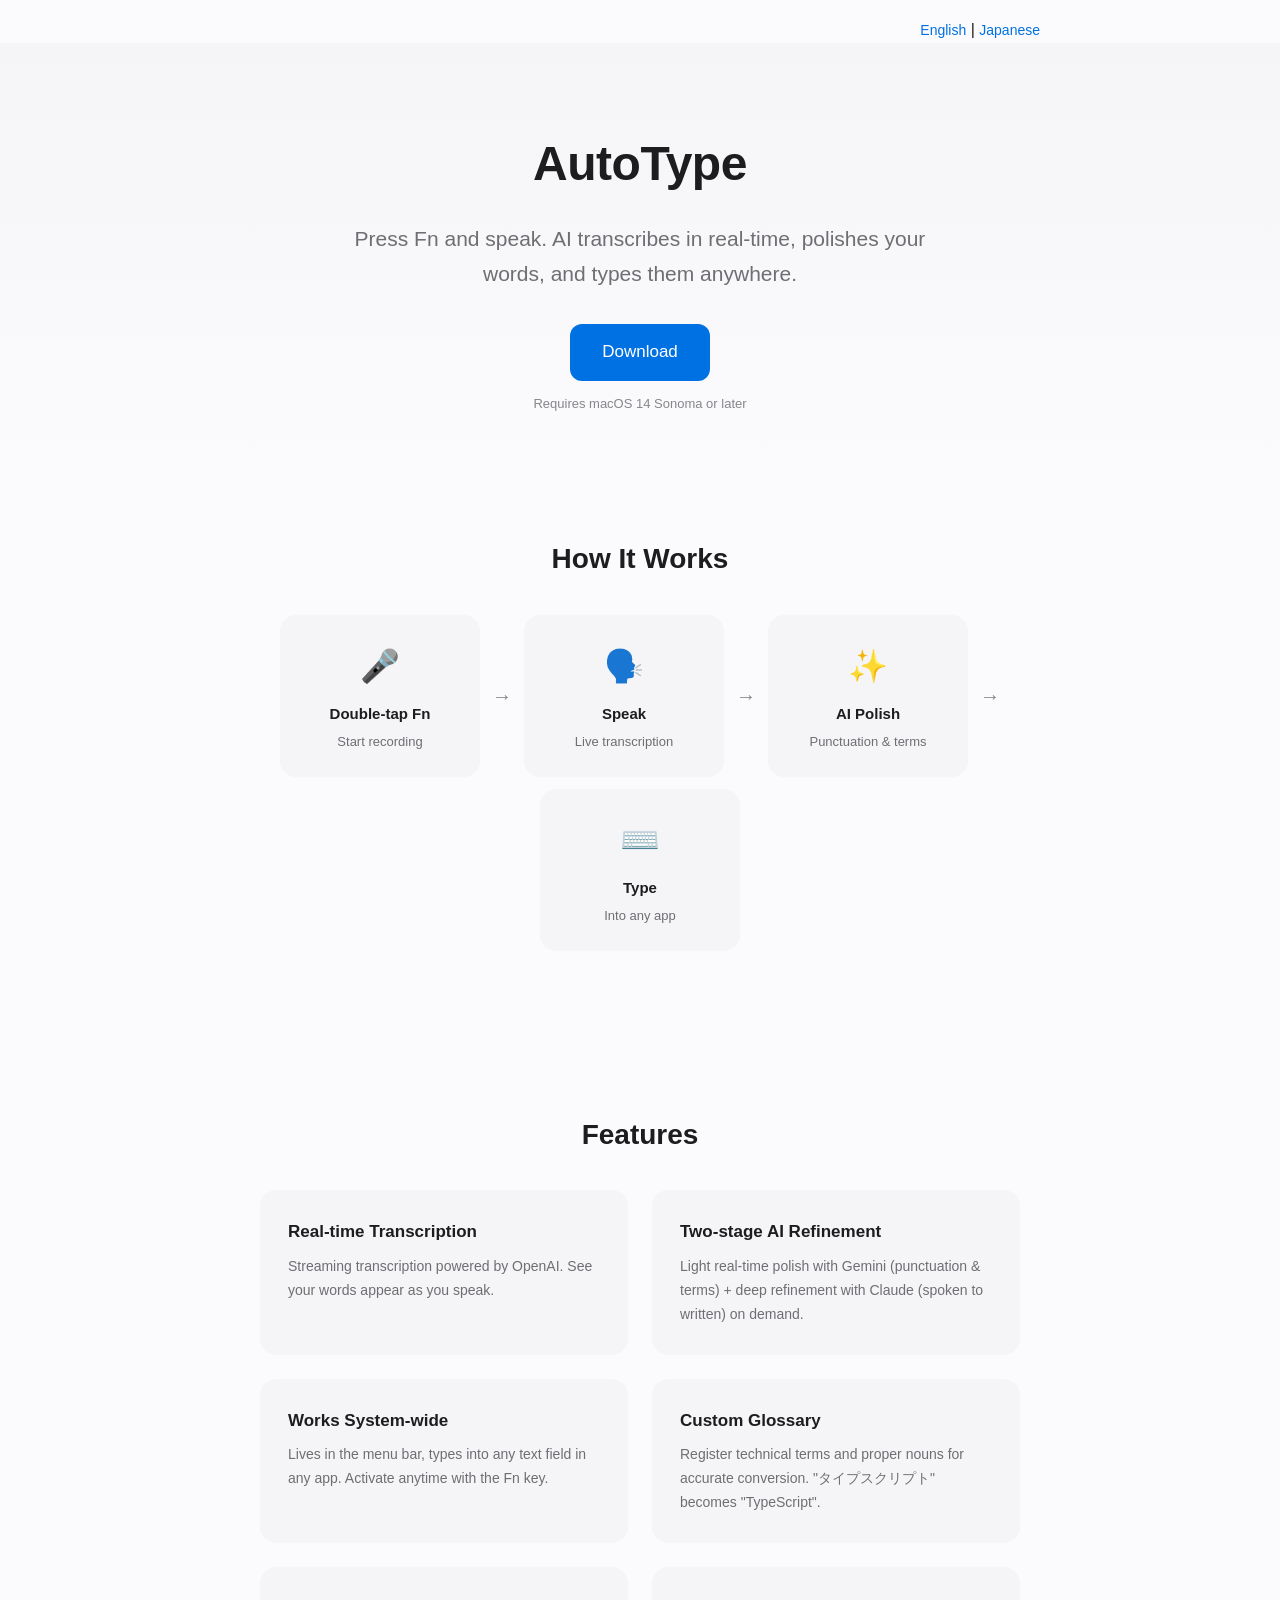
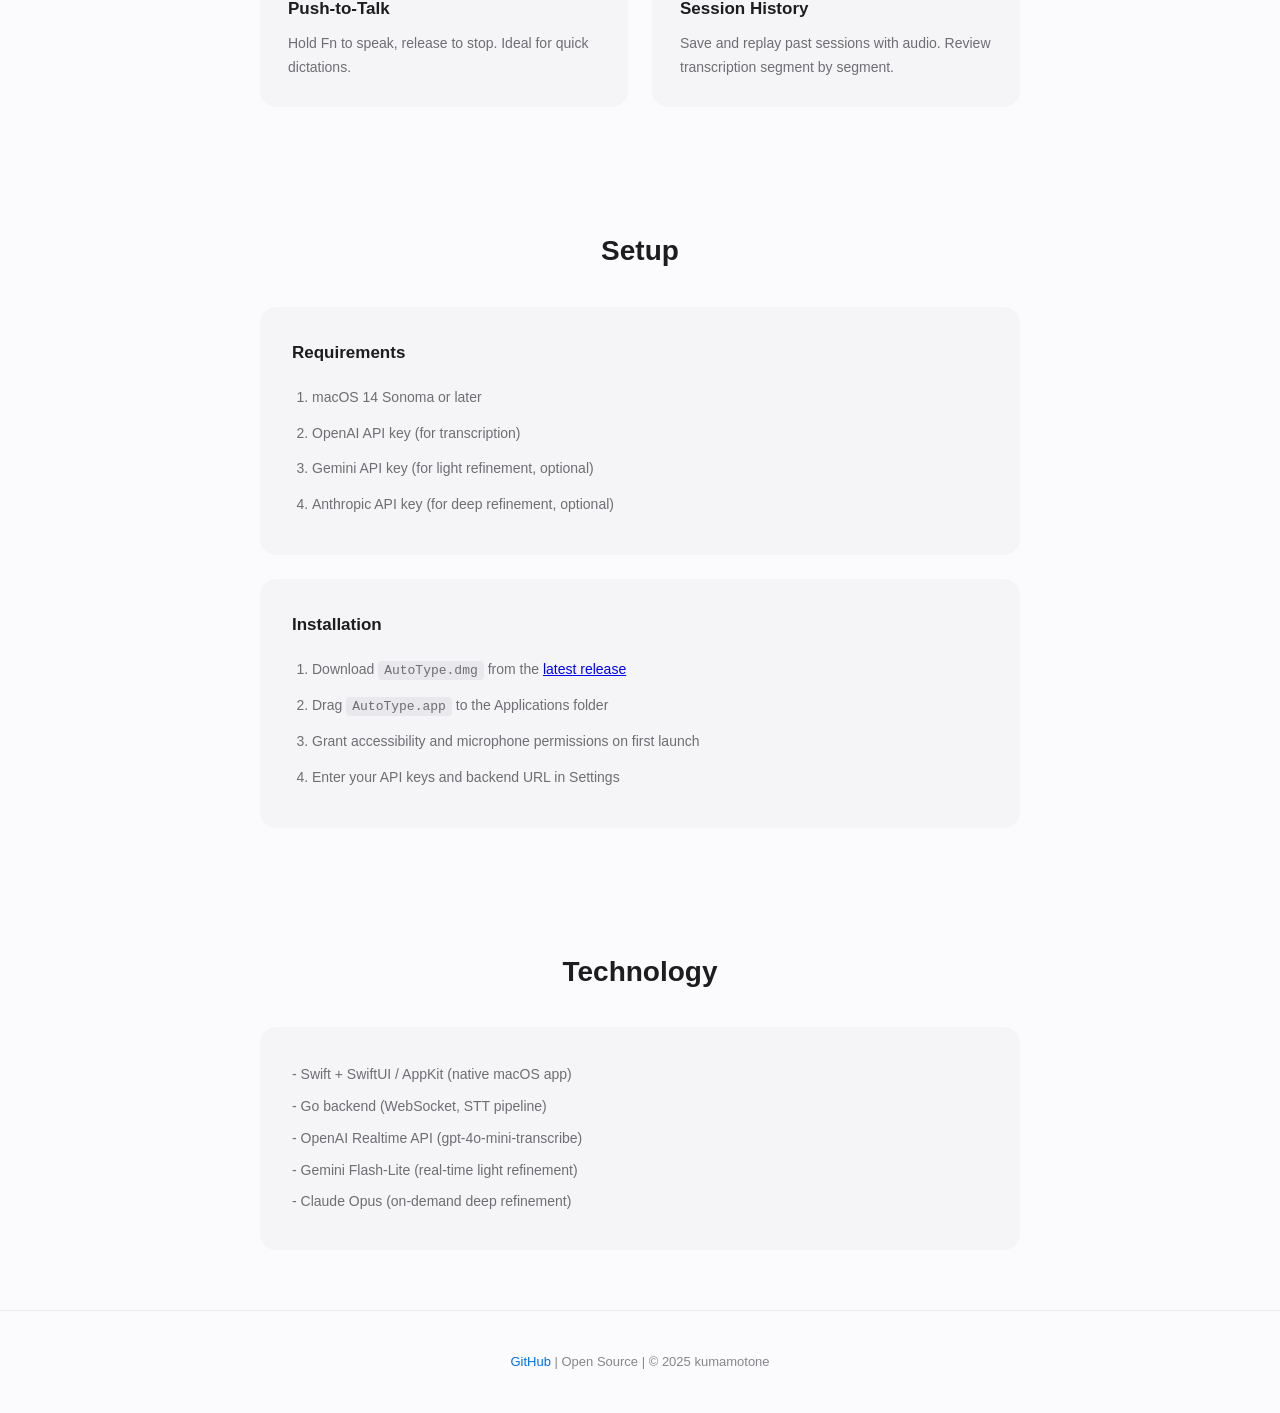
==== autotype/index.html @ fe356661 "Add AutoType landing page Co-Authored-By: Claude Opus 4.6 <noreply@anthropic.com>" ====
<!DOCTYPE html>
<html lang="ja">
<head>
    <meta charset="UTF-8">
    <meta name="viewport" content="width=device-width, initial-scale=1.0">
    <title>AutoType - AI Voice Typing for macOS</title>
    <meta name="description" content="AutoType is a real-time AI voice typing app for macOS. Press a hotkey, speak, and your words appear as polished text anywhere on your Mac.">
    <style>
        * {
            margin: 0;
            padding: 0;
            box-sizing: border-box;
        }
        body {
            font-family: -apple-system, BlinkMacSystemFont, 'Segoe UI', 'Roboto', 'Helvetica', 'Arial', sans-serif;
            line-height: 1.7;
            color: #1d1d1f;
            background: #fbfbfd;
        }
        .hero {
            text-align: center;
            padding: 80px 20px 60px;
            background: linear-gradient(180deg, #f5f5f7 0%, #fbfbfd 100%);
        }
        .hero h1 {
            font-size: 48px;
            font-weight: 700;
            letter-spacing: -0.5px;
            margin-bottom: 16px;
        }
        .hero .tagline {
            font-size: 21px;
            color: #6e6e73;
            max-width: 600px;
            margin: 0 auto 32px;
        }
        .download-btn {
            display: inline-block;
            background: #0071e3;
            color: #fff;
            padding: 14px 32px;
            border-radius: 12px;
            text-decoration: none;
            font-size: 17px;
            font-weight: 500;
            transition: background 0.2s;
        }
        .download-btn:hover {
            background: #0077ed;
        }
        .download-note {
            margin-top: 12px;
            font-size: 13px;
            color: #86868b;
        }
        .container {
            max-width: 800px;
            margin: 0 auto;
            padding: 0 20px;
        }
        .section {
            padding: 60px 0;
        }
        .section h2 {
            font-size: 28px;
            font-weight: 600;
            margin-bottom: 32px;
            text-align: center;
        }
        .flow {
            display: flex;
            justify-content: center;
            gap: 12px;
            flex-wrap: wrap;
            margin-bottom: 40px;
        }
        .flow-step {
            background: #f5f5f7;
            border-radius: 16px;
            padding: 24px;
            text-align: center;
            flex: 1;
            min-width: 160px;
            max-width: 200px;
        }
        .flow-step .icon {
            font-size: 32px;
            margin-bottom: 8px;
        }
        .flow-step .label {
            font-size: 15px;
            font-weight: 600;
        }
        .flow-step .desc {
            font-size: 13px;
            color: #6e6e73;
            margin-top: 4px;
        }
        .flow-arrow {
            display: flex;
            align-items: center;
            font-size: 20px;
            color: #86868b;
        }
        .features {
            display: grid;
            grid-template-columns: 1fr 1fr;
            gap: 24px;
        }
        .feature-card {
            background: #f5f5f7;
            border-radius: 16px;
            padding: 28px;
        }
        .feature-card h3 {
            font-size: 17px;
            font-weight: 600;
            margin-bottom: 8px;
        }
        .feature-card p {
            font-size: 14px;
            color: #6e6e73;
        }
        .tech-stack {
            background: #f5f5f7;
            border-radius: 16px;
            padding: 32px;
        }
        .tech-stack h3 {
            font-size: 17px;
            font-weight: 600;
            margin-bottom: 12px;
        }
        .tech-stack ul {
            list-style: none;
            padding: 0;
        }
        .tech-stack li {
            padding: 4px 0;
            font-size: 14px;
            color: #6e6e73;
        }
        .tech-stack li::before {
            content: "- ";
        }
        .setup {
            background: #f5f5f7;
            border-radius: 16px;
            padding: 32px;
        }
        .setup h3 {
            font-size: 17px;
            font-weight: 600;
            margin-bottom: 12px;
        }
        .setup ol {
            padding-left: 20px;
        }
        .setup li {
            padding: 6px 0;
            font-size: 14px;
            color: #6e6e73;
        }
        .setup code {
            background: #e8e8ed;
            padding: 2px 6px;
            border-radius: 4px;
            font-size: 13px;
        }
        footer {
            text-align: center;
            padding: 40px 20px;
            font-size: 13px;
            color: #86868b;
            border-top: 1px solid #e8e8ed;
        }
        footer a {
            color: #0071e3;
            text-decoration: none;
        }
        .lang-switch {
            text-align: right;
            padding: 16px 20px 0;
            max-width: 840px;
            margin: 0 auto;
        }
        .lang-switch a {
            color: #0071e3;
            text-decoration: none;
            font-size: 14px;
        }
        .en, .ja { display: none; }
        @media (max-width: 600px) {
            .hero h1 { font-size: 32px; }
            .hero .tagline { font-size: 17px; }
            .features { grid-template-columns: 1fr; }
            .flow { flex-direction: column; align-items: center; }
            .flow-arrow { transform: rotate(90deg); }
        }
    </style>
</head>
<body>
    <div class="lang-switch">
        <a href="#" onclick="switchLanguage('en'); return false;">English</a> |
        <a href="#" onclick="switchLanguage('ja'); return false;">Japanese</a>
    </div>

    <div class="hero">
        <h1>AutoType</h1>
        <p class="tagline ja">Fn キーを押して話すだけ。AI がリアルタイムで書き起こし、整形して、どこにでも入力します。</p>
        <p class="tagline en">Press Fn and speak. AI transcribes in real-time, polishes your words, and types them anywhere.</p>
        <a href="https://github.com/kumamotone/AutoType/releases/latest" class="download-btn">
            <span class="ja">ダウンロード</span>
            <span class="en">Download</span>
        </a>
        <p class="download-note">
            <span class="ja">macOS 14 Sonoma 以降対応</span>
            <span class="en">Requires macOS 14 Sonoma or later</span>
        </p>
    </div>

    <div class="container">
        <!-- How it works -->
        <div class="section">
            <h2 class="ja">使い方</h2>
            <h2 class="en">How It Works</h2>
            <div class="flow">
                <div class="flow-step">
                    <div class="icon">🎤</div>
                    <div class="label ja">Fn ダブルタップ</div>
                    <div class="label en">Double-tap Fn</div>
                    <div class="desc ja">録音開始</div>
                    <div class="desc en">Start recording</div>
                </div>
                <div class="flow-arrow">→</div>
                <div class="flow-step">
                    <div class="icon">🗣️</div>
                    <div class="label ja">話す</div>
                    <div class="label en">Speak</div>
                    <div class="desc ja">リアルタイム表示</div>
                    <div class="desc en">Live transcription</div>
                </div>
                <div class="flow-arrow">→</div>
                <div class="flow-step">
                    <div class="icon">✨</div>
                    <div class="label ja">AI 整形</div>
                    <div class="label en">AI Polish</div>
                    <div class="desc ja">句読点・用語修正</div>
                    <div class="desc en">Punctuation & terms</div>
                </div>
                <div class="flow-arrow">→</div>
                <div class="flow-step">
                    <div class="icon">⌨️</div>
                    <div class="label ja">入力</div>
                    <div class="label en">Type</div>
                    <div class="desc ja">どのアプリにも</div>
                    <div class="desc en">Into any app</div>
                </div>
            </div>
        </div>

        <!-- Features -->
        <div class="section">
            <h2 class="ja">特徴</h2>
            <h2 class="en">Features</h2>
            <div class="features">
                <div class="feature-card">
                    <h3 class="ja">リアルタイム書き起こし</h3>
                    <h3 class="en">Real-time Transcription</h3>
                    <p class="ja">OpenAI の音声認識モデルでストリーミング書き起こし。話しながらテキストがリアルタイムで表示されます。</p>
                    <p class="en">Streaming transcription powered by OpenAI. See your words appear as you speak.</p>
                </div>
                <div class="feature-card">
                    <h3 class="ja">2段階 AI 整形</h3>
                    <h3 class="en">Two-stage AI Refinement</h3>
                    <p class="ja">Gemini による軽量リアルタイム整形（句読点・用語）+ Claude による深い整形（口語→書き言葉）をオンデマンドで。</p>
                    <p class="en">Light real-time polish with Gemini (punctuation & terms) + deep refinement with Claude (spoken to written) on demand.</p>
                </div>
                <div class="feature-card">
                    <h3 class="ja">OS 全体で動作</h3>
                    <h3 class="en">Works System-wide</h3>
                    <p class="ja">メニューバーに常駐し、どのアプリのテキストフィールドにも入力。Fn キーでいつでも起動。</p>
                    <p class="en">Lives in the menu bar, types into any text field in any app. Activate anytime with the Fn key.</p>
                </div>
                <div class="feature-card">
                    <h3 class="ja">カスタム用語集</h3>
                    <h3 class="en">Custom Glossary</h3>
                    <p class="ja">技術用語や固有名詞を登録すれば、正しい表記で自動変換。「タイプスクリプト」→「TypeScript」。</p>
                    <p class="en">Register technical terms and proper nouns for accurate conversion. "タイプスクリプト" becomes "TypeScript".</p>
                </div>
                <div class="feature-card">
                    <h3 class="ja">Push-to-Talk 対応</h3>
                    <h3 class="en">Push-to-Talk</h3>
                    <p class="ja">Fn 長押しで話し、離すと停止。短い発話に最適な操作モード。</p>
                    <p class="en">Hold Fn to speak, release to stop. Ideal for quick dictations.</p>
                </div>
                <div class="feature-card">
                    <h3 class="ja">録音履歴</h3>
                    <h3 class="en">Session History</h3>
                    <p class="ja">過去のセッションを音声付きで保存・再生。書き起こし結果のセグメントごとの確認も可能。</p>
                    <p class="en">Save and replay past sessions with audio. Review transcription segment by segment.</p>
                </div>
            </div>
        </div>

        <!-- Setup -->
        <div class="section">
            <h2 class="ja">セットアップ</h2>
            <h2 class="en">Setup</h2>
            <div class="setup">
                <h3 class="ja">必要なもの</h3>
                <h3 class="en">Requirements</h3>
                <ol>
                    <li class="ja">macOS 14 Sonoma 以降</li>
                    <li class="en">macOS 14 Sonoma or later</li>
                    <li class="ja">OpenAI API キー（音声認識用）</li>
                    <li class="en">OpenAI API key (for transcription)</li>
                    <li class="ja">Gemini API キー（軽量整形用、任意）</li>
                    <li class="en">Gemini API key (for light refinement, optional)</li>
                    <li class="ja">Anthropic API キー（深い整形用、任意）</li>
                    <li class="en">Anthropic API key (for deep refinement, optional)</li>
                </ol>
            </div>
            <div class="setup" style="margin-top: 24px;">
                <h3 class="ja">インストール手順</h3>
                <h3 class="en">Installation</h3>
                <ol>
                    <li class="ja"><a href="https://github.com/kumamotone/AutoType/releases/latest">最新リリース</a>から <code>AutoType.dmg</code> をダウンロード</li>
                    <li class="en">Download <code>AutoType.dmg</code> from the <a href="https://github.com/kumamotone/AutoType/releases/latest">latest release</a></li>
                    <li class="ja"><code>AutoType.app</code> を Applications フォルダにドラッグ</li>
                    <li class="en">Drag <code>AutoType.app</code> to the Applications folder</li>
                    <li class="ja">初回起動時にアクセシビリティ権限とマイク権限を許可</li>
                    <li class="en">Grant accessibility and microphone permissions on first launch</li>
                    <li class="ja">設定画面で API キーとバックエンド URL を入力</li>
                    <li class="en">Enter your API keys and backend URL in Settings</li>
                </ol>
            </div>
        </div>

        <!-- Tech -->
        <div class="section">
            <h2 class="ja">技術</h2>
            <h2 class="en">Technology</h2>
            <div class="tech-stack">
                <ul>
                    <li class="ja">Swift + SwiftUI / AppKit（ネイティブ macOS アプリ）</li>
                    <li class="en">Swift + SwiftUI / AppKit (native macOS app)</li>
                    <li class="ja">Go バックエンド（WebSocket、STT パイプライン）</li>
                    <li class="en">Go backend (WebSocket, STT pipeline)</li>
                    <li class="ja">OpenAI Realtime API（gpt-4o-mini-transcribe）</li>
                    <li class="en">OpenAI Realtime API (gpt-4o-mini-transcribe)</li>
                    <li class="ja">Gemini Flash-Lite（リアルタイム軽量整形）</li>
                    <li class="en">Gemini Flash-Lite (real-time light refinement)</li>
                    <li class="ja">Claude Opus（オンデマンド深い整形）</li>
                    <li class="en">Claude Opus (on-demand deep refinement)</li>
                </ul>
            </div>
        </div>
    </div>

    <footer>
        <p>
            <a href="https://github.com/kumamotone/AutoType">GitHub</a>
            <span class="ja"> | オープンソース | &copy; 2025 kumamotone</span>
            <span class="en"> | Open Source | &copy; 2025 kumamotone</span>
        </p>
    </footer>

    <script>
        function switchLanguage(lang) {
            document.querySelectorAll('.en, .ja').forEach(el => el.style.display = 'none');
            document.querySelectorAll('.' + lang).forEach(el => {
                const tag = el.tagName.toLowerCase();
                const display = (tag === 'span') ? 'inline' :
                                (tag === 'li') ? 'list-item' :
                                (tag === 'div' && el.classList.contains('flow-arrow')) ? 'flex' : 'block';
                el.style.display = display;
            });
            document.documentElement.lang = lang === 'ja' ? 'ja' : 'en';
        }
        const userLang = navigator.language || navigator.userLanguage;
        switchLanguage(userLang.startsWith('ja') ? 'ja' : 'en');
    </script>
</body>
</html>
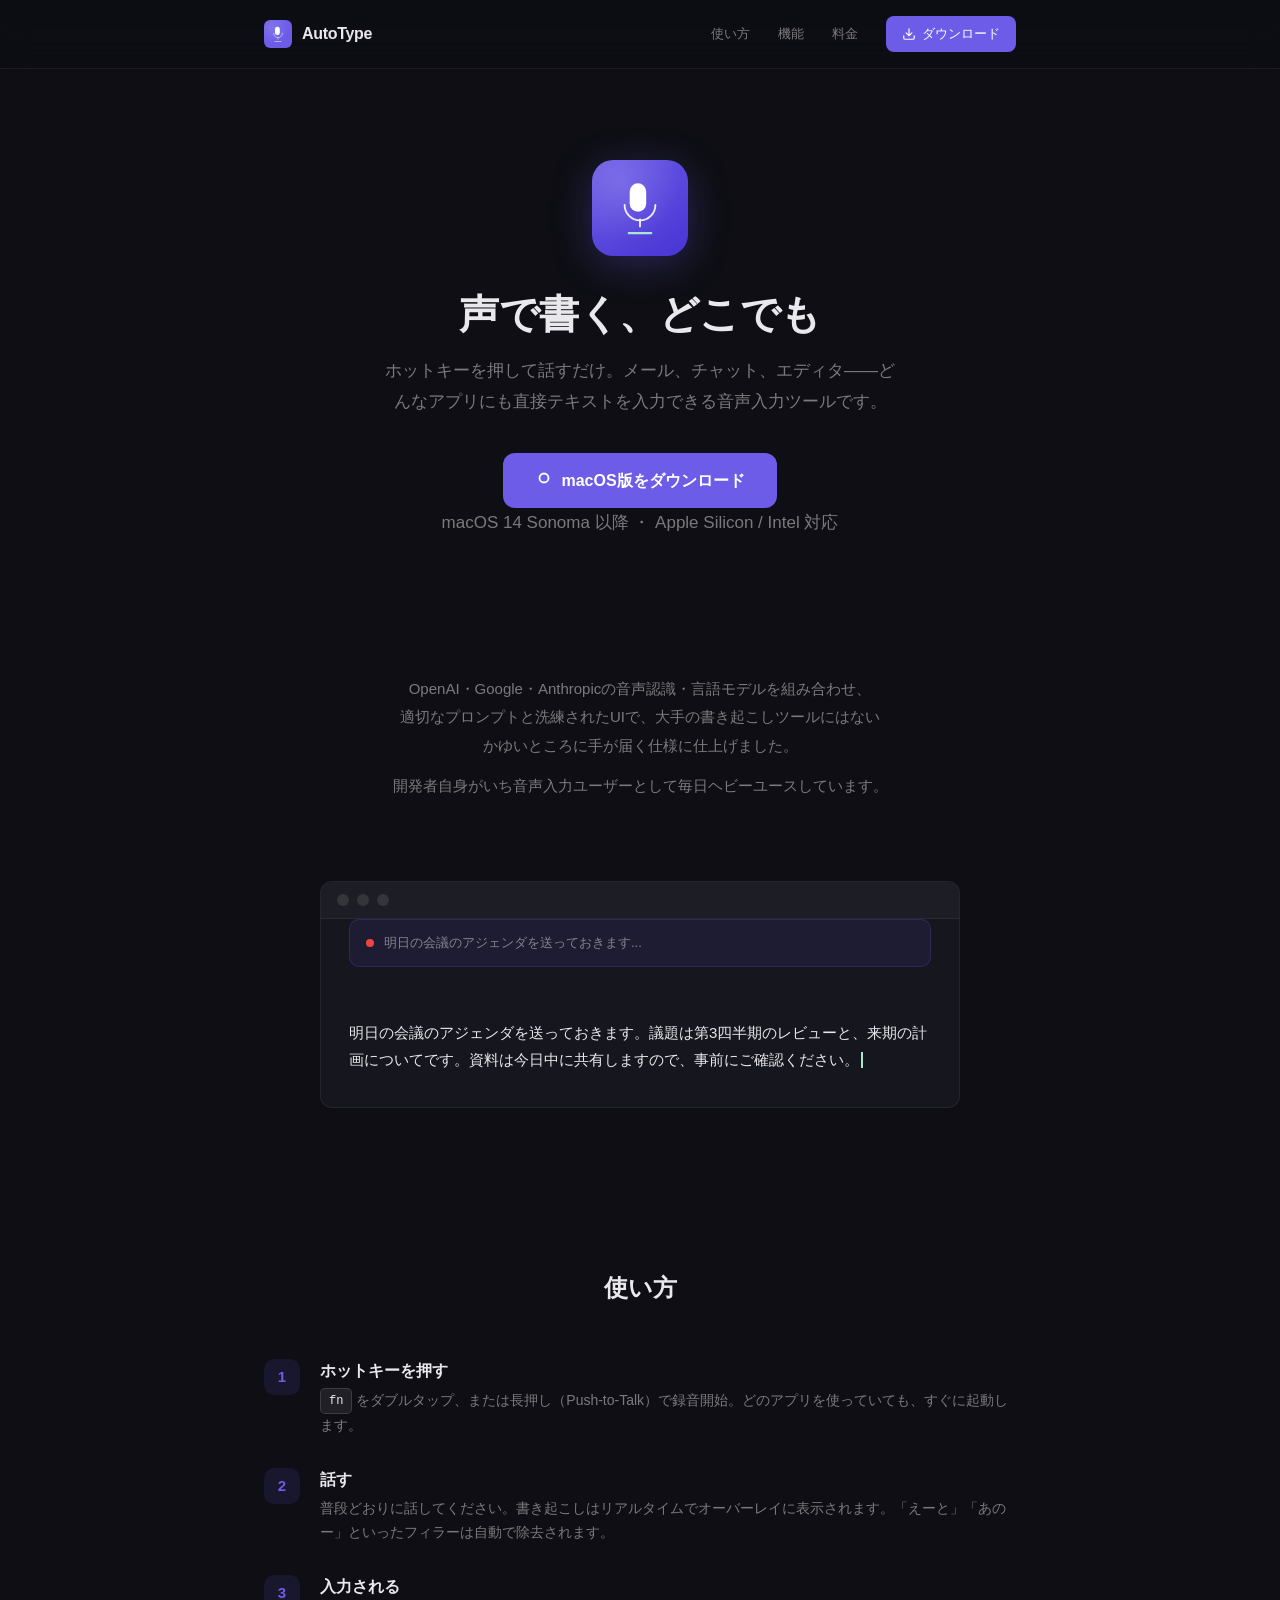
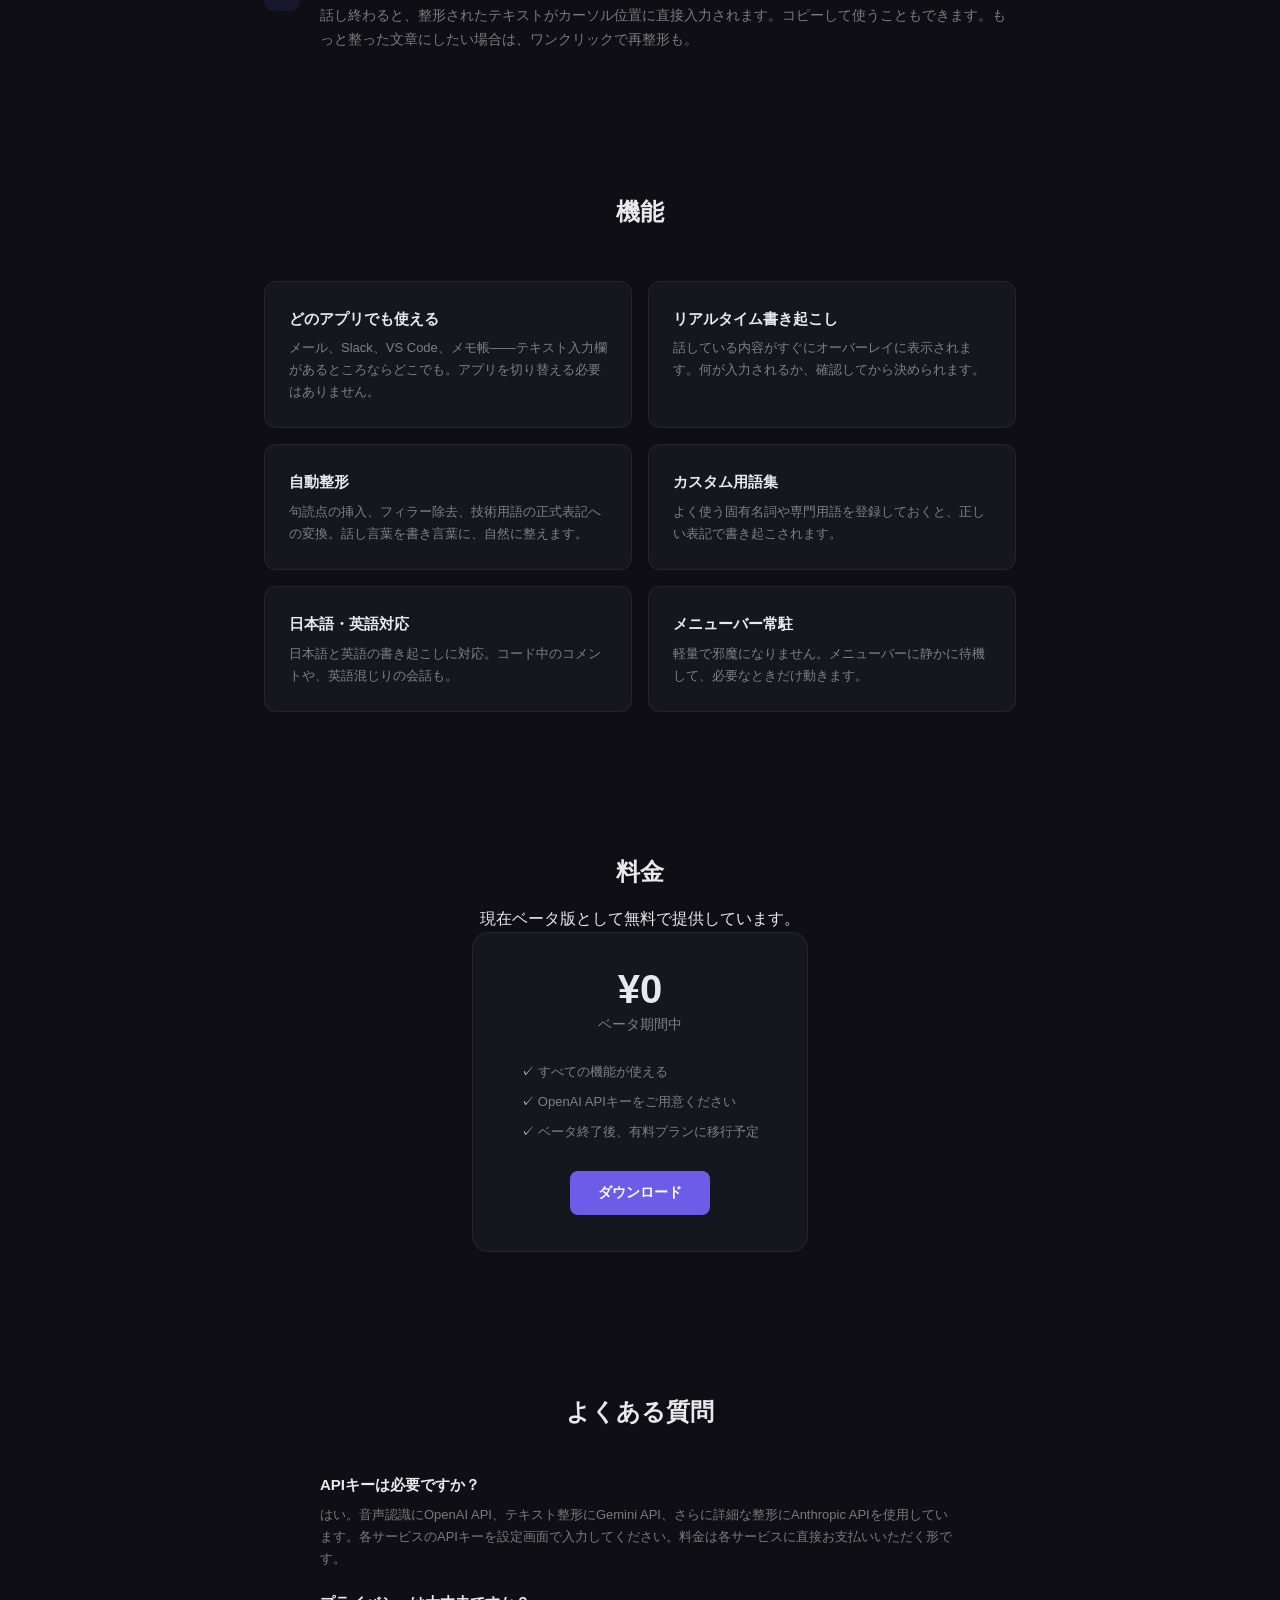
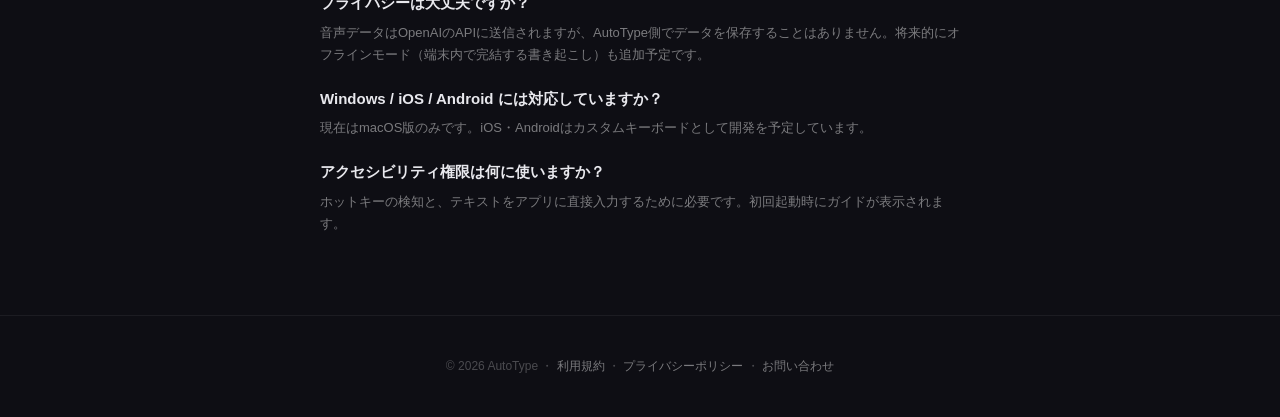
==== commit 6d54a91b: "Replace AutoType LP with actual landing page + privacy/terms Co-Authored-By: Claude Opus 4.6 <norepl" ====
--- a/autotype/index.html
+++ b/autotype/index.html
@@ -1,385 +1,663 @@
 <!DOCTYPE html>
 <html lang="ja">
 <head>
-    <meta charset="UTF-8">
-    <meta name="viewport" content="width=device-width, initial-scale=1.0">
-    <title>AutoType - AI Voice Typing for macOS</title>
-    <meta name="description" content="AutoType is a real-time AI voice typing app for macOS. Press a hotkey, speak, and your words appear as polished text anywhere on your Mac.">
-    <style>
-        * {
-            margin: 0;
-            padding: 0;
-            box-sizing: border-box;
-        }
-        body {
-            font-family: -apple-system, BlinkMacSystemFont, 'Segoe UI', 'Roboto', 'Helvetica', 'Arial', sans-serif;
-            line-height: 1.7;
-            color: #1d1d1f;
-            background: #fbfbfd;
-        }
-        .hero {
-            text-align: center;
-            padding: 80px 20px 60px;
-            background: linear-gradient(180deg, #f5f5f7 0%, #fbfbfd 100%);
-        }
-        .hero h1 {
-            font-size: 48px;
-            font-weight: 700;
-            letter-spacing: -0.5px;
-            margin-bottom: 16px;
-        }
-        .hero .tagline {
-            font-size: 21px;
-            color: #6e6e73;
-            max-width: 600px;
-            margin: 0 auto 32px;
-        }
-        .download-btn {
-            display: inline-block;
-            background: #0071e3;
-            color: #fff;
-            padding: 14px 32px;
-            border-radius: 12px;
-            text-decoration: none;
-            font-size: 17px;
-            font-weight: 500;
-            transition: background 0.2s;
-        }
-        .download-btn:hover {
-            background: #0077ed;
-        }
-        .download-note {
-            margin-top: 12px;
-            font-size: 13px;
-            color: #86868b;
-        }
-        .container {
-            max-width: 800px;
-            margin: 0 auto;
-            padding: 0 20px;
-        }
-        .section {
-            padding: 60px 0;
-        }
-        .section h2 {
-            font-size: 28px;
-            font-weight: 600;
-            margin-bottom: 32px;
-            text-align: center;
-        }
-        .flow {
-            display: flex;
-            justify-content: center;
-            gap: 12px;
-            flex-wrap: wrap;
-            margin-bottom: 40px;
-        }
-        .flow-step {
-            background: #f5f5f7;
-            border-radius: 16px;
-            padding: 24px;
-            text-align: center;
-            flex: 1;
-            min-width: 160px;
-            max-width: 200px;
-        }
-        .flow-step .icon {
-            font-size: 32px;
-            margin-bottom: 8px;
-        }
-        .flow-step .label {
-            font-size: 15px;
-            font-weight: 600;
-        }
-        .flow-step .desc {
-            font-size: 13px;
-            color: #6e6e73;
-            margin-top: 4px;
-        }
-        .flow-arrow {
-            display: flex;
-            align-items: center;
-            font-size: 20px;
-            color: #86868b;
-        }
-        .features {
-            display: grid;
-            grid-template-columns: 1fr 1fr;
-            gap: 24px;
-        }
-        .feature-card {
-            background: #f5f5f7;
-            border-radius: 16px;
-            padding: 28px;
-        }
-        .feature-card h3 {
-            font-size: 17px;
-            font-weight: 600;
-            margin-bottom: 8px;
-        }
-        .feature-card p {
-            font-size: 14px;
-            color: #6e6e73;
-        }
-        .tech-stack {
-            background: #f5f5f7;
-            border-radius: 16px;
-            padding: 32px;
-        }
-        .tech-stack h3 {
-            font-size: 17px;
-            font-weight: 600;
-            margin-bottom: 12px;
-        }
-        .tech-stack ul {
-            list-style: none;
-            padding: 0;
-        }
-        .tech-stack li {
-            padding: 4px 0;
-            font-size: 14px;
-            color: #6e6e73;
-        }
-        .tech-stack li::before {
-            content: "- ";
-        }
-        .setup {
-            background: #f5f5f7;
-            border-radius: 16px;
-            padding: 32px;
-        }
-        .setup h3 {
-            font-size: 17px;
-            font-weight: 600;
-            margin-bottom: 12px;
-        }
-        .setup ol {
-            padding-left: 20px;
-        }
-        .setup li {
-            padding: 6px 0;
-            font-size: 14px;
-            color: #6e6e73;
-        }
-        .setup code {
-            background: #e8e8ed;
-            padding: 2px 6px;
-            border-radius: 4px;
-            font-size: 13px;
-        }
-        footer {
-            text-align: center;
-            padding: 40px 20px;
-            font-size: 13px;
-            color: #86868b;
-            border-top: 1px solid #e8e8ed;
-        }
-        footer a {
-            color: #0071e3;
-            text-decoration: none;
-        }
-        .lang-switch {
-            text-align: right;
-            padding: 16px 20px 0;
-            max-width: 840px;
-            margin: 0 auto;
-        }
-        .lang-switch a {
-            color: #0071e3;
-            text-decoration: none;
-            font-size: 14px;
-        }
-        .en, .ja { display: none; }
-        @media (max-width: 600px) {
-            .hero h1 { font-size: 32px; }
-            .hero .tagline { font-size: 17px; }
-            .features { grid-template-columns: 1fr; }
-            .flow { flex-direction: column; align-items: center; }
-            .flow-arrow { transform: rotate(90deg); }
-        }
-    </style>
+<meta charset="UTF-8">
+<meta name="viewport" content="width=device-width, initial-scale=1.0">
+<title>AutoType — 声で書く、どこでも</title>
+<meta name="description" content="AutoTypeは、ホットキーひとつで音声をテキストに変換し、どんなアプリにも直接入力できるmacOSアプリです。">
+<style>
+  :root {
+    --purple: #6C5CE7;
+    --purple-dark: #4834D4;
+    --green: #A8E6CF;
+    --green-dim: rgba(168, 230, 207, 0.15);
+    --bg: #0e0e14;
+    --surface: #16161e;
+    --surface-border: rgba(255,255,255,0.06);
+    --text: #e8e8ed;
+    --text-dim: rgba(255,255,255,0.45);
+    --text-dimmer: rgba(255,255,255,0.25);
+  }
+
+  * { margin: 0; padding: 0; box-sizing: border-box; }
+
+  body {
+    font-family: -apple-system, BlinkMacSystemFont, 'Hiragino Kaku Gothic ProN', 'Hiragino Sans', 'Noto Sans JP', sans-serif;
+    background: var(--bg);
+    color: var(--text);
+    line-height: 1.7;
+    -webkit-font-smoothing: antialiased;
+  }
+
+  /* ===== LAYOUT ===== */
+  .container {
+    max-width: 800px;
+    margin: 0 auto;
+    padding: 0 24px;
+  }
+
+  /* ===== NAV ===== */
+  nav {
+    position: fixed;
+    top: 0;
+    left: 0;
+    right: 0;
+    z-index: 100;
+    padding: 16px 0;
+    background: rgba(14, 14, 20, 0.85);
+    backdrop-filter: blur(16px);
+    -webkit-backdrop-filter: blur(16px);
+    border-bottom: 1px solid var(--surface-border);
+  }
+  nav .container {
+    display: flex;
+    align-items: center;
+    justify-content: space-between;
+  }
+  .nav-logo {
+    display: flex;
+    align-items: center;
+    gap: 10px;
+    text-decoration: none;
+    color: var(--text);
+  }
+  .nav-logo-icon {
+    width: 28px;
+    height: 28px;
+  }
+  .nav-logo span {
+    font-size: 16px;
+    font-weight: 600;
+    letter-spacing: -0.3px;
+  }
+  .nav-links {
+    display: flex;
+    align-items: center;
+    gap: 28px;
+  }
+  .nav-links a {
+    color: var(--text-dim);
+    text-decoration: none;
+    font-size: 13px;
+    transition: color 0.2s;
+  }
+  .nav-links a:hover { color: var(--text); }
+  .nav-dl {
+    display: inline-flex;
+    align-items: center;
+    gap: 6px;
+    padding: 7px 16px;
+    background: var(--purple);
+    color: #fff !important;
+    border-radius: 8px;
+    font-size: 13px;
+    font-weight: 500;
+    text-decoration: none;
+    transition: background 0.2s;
+    white-space: nowrap;
+    flex-shrink: 0;
+  }
+  .nav-dl:hover { background: var(--purple-dark); }
+  .nav-dl svg {
+    width: 14px;
+    height: 14px;
+    flex-shrink: 0;
+  }
+
+  /* ===== HERO ===== */
+  .hero {
+    padding: 160px 0 100px;
+    text-align: center;
+  }
+  .hero-icon-wrap {
+    display: inline-flex;
+    margin-bottom: 32px;
+  }
+  .hero-icon {
+    width: 96px;
+    height: 96px;
+    border-radius: 22%;
+    background: linear-gradient(145deg, var(--purple), var(--purple-dark));
+    box-shadow: 0 8px 40px rgba(108, 92, 231, 0.3);
+    position: relative;
+    overflow: hidden;
+  }
+  .hero-icon::before {
+    content: '';
+    position: absolute;
+    inset: 0;
+    background: radial-gradient(circle at 30% 25%, rgba(255,255,255,0.15) 0%, transparent 60%);
+  }
+  .hero-icon svg {
+    position: relative;
+    z-index: 1;
+    width: 100%;
+    height: 100%;
+  }
+  .hero h1 {
+    font-size: 40px;
+    font-weight: 700;
+    letter-spacing: -0.5px;
+    line-height: 1.3;
+    margin-bottom: 16px;
+  }
+  .hero p {
+    font-size: 17px;
+    color: var(--text-dim);
+    max-width: 520px;
+    margin: 0 auto 36px;
+    line-height: 1.8;
+  }
+  .hero-cta {
+    display: inline-flex;
+    align-items: center;
+    gap: 8px;
+    padding: 14px 32px;
+    background: var(--purple);
+    color: #fff;
+    border-radius: 12px;
+    font-size: 16px;
+    font-weight: 600;
+    text-decoration: none;
+    transition: background 0.2s, transform 0.1s;
+  }
+  .hero-cta:hover { background: var(--purple-dark); }
+  .hero-cta:active { transform: scale(0.98); }
+  .hero-cta svg { width: 18px; height: 18px; }
+  .hero-sub {
+    margin-top: 12px;
+    font-size: 12px;
+    color: var(--text-dimmer);
+  }
+
+  /* ===== LEAD ===== */
+  .lead {
+    padding: 0 0 60px;
+    text-align: center;
+  }
+  .lead p {
+    font-size: 15px;
+    color: var(--text-dim);
+    line-height: 1.9;
+  }
+  .lead-note {
+    margin-top: 12px;
+    font-size: 13px;
+    color: var(--text-dimmer);
+  }
+
+  /* ===== DEMO ===== */
+  .demo {
+    padding: 20px 0 80px;
+  }
+  .demo-window {
+    max-width: 640px;
+    margin: 0 auto;
+    background: var(--surface);
+    border: 1px solid var(--surface-border);
+    border-radius: 12px;
+    overflow: hidden;
+  }
+  .demo-titlebar {
+    display: flex;
+    align-items: center;
+    gap: 8px;
+    padding: 12px 16px;
+    background: rgba(255,255,255,0.03);
+    border-bottom: 1px solid var(--surface-border);
+  }
+  .demo-dot {
+    width: 12px;
+    height: 12px;
+    border-radius: 50%;
+    background: rgba(255,255,255,0.1);
+  }
+  .demo-content {
+    padding: 32px 28px;
+    font-size: 15px;
+    min-height: 120px;
+  }
+  .demo-content .typed-text {
+    color: var(--text);
+    line-height: 1.8;
+  }
+  .demo-content .cursor-blink {
+    display: inline-block;
+    width: 2px;
+    height: 1.1em;
+    background: var(--green);
+    margin-left: 2px;
+    vertical-align: text-bottom;
+    animation: blink 1s ease-in-out infinite;
+  }
+  @keyframes blink {
+    0%, 100% { opacity: 1; }
+    50% { opacity: 0; }
+  }
+  .demo-overlay {
+    margin: 0 28px 20px;
+    padding: 12px 16px;
+    background: rgba(108, 92, 231, 0.1);
+    border: 1px solid rgba(108, 92, 231, 0.2);
+    border-radius: 10px;
+    display: flex;
+    align-items: center;
+    gap: 10px;
+    font-size: 13px;
+  }
+  .demo-rec-dot {
+    width: 8px;
+    height: 8px;
+    border-radius: 50%;
+    background: #ef4444;
+    animation: pulse 1.5s ease-in-out infinite;
+    flex-shrink: 0;
+  }
+  @keyframes pulse {
+    0%, 100% { opacity: 1; transform: scale(1); }
+    50% { opacity: 0.5; transform: scale(1.2); }
+  }
+  .demo-overlay span { color: var(--text-dim); }
+
+  /* ===== HOW ===== */
+  .how {
+    padding: 80px 0;
+  }
+  .how h2 {
+    font-size: 24px;
+    font-weight: 600;
+    text-align: center;
+    margin-bottom: 48px;
+  }
+  .steps {
+    display: flex;
+    flex-direction: column;
+    gap: 28px;
+  }
+  .step {
+    display: flex;
+    align-items: flex-start;
+    gap: 20px;
+  }
+  .step-num {
+    flex-shrink: 0;
+    width: 36px;
+    height: 36px;
+    display: flex;
+    align-items: center;
+    justify-content: center;
+    border-radius: 10px;
+    background: rgba(108, 92, 231, 0.12);
+    color: var(--purple);
+    font-size: 15px;
+    font-weight: 700;
+    margin-top: 2px;
+  }
+  .step-body h3 {
+    font-size: 16px;
+    font-weight: 600;
+    margin-bottom: 4px;
+  }
+  .step-body p {
+    font-size: 14px;
+    color: var(--text-dim);
+    line-height: 1.7;
+  }
+  .step-key {
+    display: inline-flex;
+    align-items: center;
+    gap: 4px;
+    padding: 2px 8px;
+    background: rgba(255,255,255,0.08);
+    border: 1px solid rgba(255,255,255,0.12);
+    border-radius: 5px;
+    font-size: 12px;
+    font-family: 'SF Mono', 'Menlo', monospace;
+    color: var(--text);
+    vertical-align: middle;
+  }
+
+  /* ===== FEATURES ===== */
+  .features {
+    padding: 60px 0 80px;
+  }
+  .features h2 {
+    font-size: 24px;
+    font-weight: 600;
+    text-align: center;
+    margin-bottom: 48px;
+  }
+  .feature-grid {
+    display: grid;
+    grid-template-columns: 1fr 1fr;
+    gap: 16px;
+  }
+  .feature-card {
+    padding: 24px;
+    background: var(--surface);
+    border: 1px solid var(--surface-border);
+    border-radius: 12px;
+  }
+  .feature-card h3 {
+    font-size: 15px;
+    font-weight: 600;
+    margin-bottom: 6px;
+  }
+  .feature-card p {
+    font-size: 13px;
+    color: var(--text-dim);
+    line-height: 1.7;
+  }
+
+  /* ===== PRICING ===== */
+  .pricing {
+    padding: 60px 0 80px;
+    text-align: center;
+  }
+  .pricing h2 {
+    font-size: 24px;
+    font-weight: 600;
+    margin-bottom: 12px;
+  }
+  .pricing > p {
+    font-size: 14px;
+    color: var(--text-dim);
+    margin-bottom: 36px;
+  }
+  .price-card {
+    display: inline-block;
+    padding: 36px 48px;
+    background: var(--surface);
+    border: 1px solid var(--surface-border);
+    border-radius: 16px;
+    text-align: center;
+  }
+  .price-card .price {
+    font-size: 40px;
+    font-weight: 700;
+    line-height: 1;
+    margin-bottom: 4px;
+  }
+  .price-card .price-unit {
+    font-size: 14px;
+    color: var(--text-dim);
+    margin-bottom: 20px;
+  }
+  .price-card ul {
+    list-style: none;
+    text-align: left;
+    font-size: 13px;
+    color: var(--text-dim);
+    margin-bottom: 24px;
+  }
+  .price-card li {
+    padding: 4px 0;
+  }
+  .price-card li::before {
+    content: '✓ ';
+    color: var(--green);
+  }
+  .price-card a {
+    display: inline-block;
+    padding: 10px 28px;
+    background: var(--purple);
+    color: #fff;
+    border-radius: 8px;
+    font-size: 14px;
+    font-weight: 600;
+    text-decoration: none;
+    transition: background 0.2s;
+  }
+  .price-card a:hover { background: var(--purple-dark); }
+
+  /* ===== FAQ ===== */
+  .faq {
+    padding: 60px 0 80px;
+  }
+  .faq h2 {
+    font-size: 24px;
+    font-weight: 600;
+    text-align: center;
+    margin-bottom: 40px;
+  }
+  .faq-list {
+    max-width: 640px;
+    margin: 0 auto;
+    display: flex;
+    flex-direction: column;
+    gap: 20px;
+  }
+  .faq-item h3 {
+    font-size: 15px;
+    font-weight: 600;
+    margin-bottom: 6px;
+  }
+  .faq-item p {
+    font-size: 13px;
+    color: var(--text-dim);
+    line-height: 1.7;
+  }
+
+  /* ===== FOOTER ===== */
+  footer {
+    padding: 40px 0;
+    border-top: 1px solid var(--surface-border);
+    text-align: center;
+  }
+  footer p {
+    font-size: 12px;
+    color: var(--text-dimmer);
+  }
+  footer a {
+    color: var(--text-dim);
+    text-decoration: none;
+  }
+  footer a:hover { text-decoration: underline; }
+
+  /* ===== RESPONSIVE ===== */
+  @media (max-width: 640px) {
+    .hero h1 { font-size: 28px; }
+    .hero p { font-size: 15px; }
+    .feature-grid { grid-template-columns: 1fr; }
+    .nav-links a:not(.nav-dl) { display: none; }
+  }
+</style>
 </head>
 <body>
-    <div class="lang-switch">
-        <a href="#" onclick="switchLanguage('en'); return false;">English</a> |
-        <a href="#" onclick="switchLanguage('ja'); return false;">Japanese</a>
+
+<!-- NAV -->
+<nav>
+  <div class="container">
+    <a class="nav-logo" href="#">
+      <svg class="nav-logo-icon" viewBox="0 0 1024 1024" fill="none">
+        <rect width="1024" height="1024" rx="225" fill="url(#nav-bg)"/>
+        <rect width="1024" height="1024" rx="225" fill="url(#nav-sheen)"/>
+        <rect x="402" y="248" width="176" height="304" rx="88" fill="white"/>
+        <path d="M348,480 A164,164 0 0,0 676,480" stroke="white" stroke-width="20" fill="none" stroke-opacity="0.9" stroke-linecap="round"/>
+        <rect x="502" y="624" width="20" height="96" rx="10" fill="white" fill-opacity="0.9"/>
+        <rect x="380" y="768" width="264" height="24" rx="12" fill="#A8E6CF"/>
+        <defs>
+          <linearGradient id="nav-bg" x1="0" y1="0" x2="1024" y2="1024"><stop stop-color="#6C5CE7"/><stop offset="1" stop-color="#4834D4"/></linearGradient>
+          <radialGradient id="nav-sheen" cx="30%" cy="25%" r="60%"><stop stop-color="white" stop-opacity="0.15"/><stop offset="1" stop-color="white" stop-opacity="0"/></radialGradient>
+        </defs>
+      </svg>
+      <span>AutoType</span>
+    </a>
+    <div class="nav-links">
+      <a href="#how">使い方</a>
+      <a href="#features">機能</a>
+      <a href="#pricing">料金</a>
+      <a href="#" class="nav-dl">
+        <svg viewBox="0 0 24 24" fill="none" stroke="currentColor" stroke-width="2" stroke-linecap="round"><path d="M21 15v4a2 2 0 01-2 2H5a2 2 0 01-2-2v-4M7 10l5 5 5-5M12 15V3"/></svg>
+        ダウンロード
+      </a>
     </div>
-
-    <div class="hero">
-        <h1>AutoType</h1>
-        <p class="tagline ja">Fn キーを押して話すだけ。AI がリアルタイムで書き起こし、整形して、どこにでも入力します。</p>
-        <p class="tagline en">Press Fn and speak. AI transcribes in real-time, polishes your words, and types them anywhere.</p>
-        <a href="https://github.com/kumamotone/AutoType/releases/latest" class="download-btn">
-            <span class="ja">ダウンロード</span>
-            <span class="en">Download</span>
-        </a>
-        <p class="download-note">
-            <span class="ja">macOS 14 Sonoma 以降対応</span>
-            <span class="en">Requires macOS 14 Sonoma or later</span>
-        </p>
+  </div>
+</nav>
+
+<!-- HERO -->
+<section class="hero">
+  <div class="container">
+    <div class="hero-icon-wrap">
+      <div class="hero-icon">
+        <svg viewBox="0 0 1024 1024" fill="none">
+          <rect x="402" y="248" width="176" height="304" rx="88" fill="white"/>
+          <path d="M348,480 A164,164 0 0,0 676,480" stroke="white" stroke-width="20" fill="none" stroke-opacity="0.9" stroke-linecap="round"/>
+          <rect x="502" y="624" width="20" height="96" rx="10" fill="white" fill-opacity="0.9"/>
+          <rect x="380" y="768" width="264" height="24" rx="12" fill="#A8E6CF"/>
+        </svg>
+      </div>
     </div>
-
-    <div class="container">
-        <!-- How it works -->
-        <div class="section">
-            <h2 class="ja">使い方</h2>
-            <h2 class="en">How It Works</h2>
-            <div class="flow">
-                <div class="flow-step">
-                    <div class="icon">🎤</div>
-                    <div class="label ja">Fn ダブルタップ</div>
-                    <div class="label en">Double-tap Fn</div>
-                    <div class="desc ja">録音開始</div>
-                    <div class="desc en">Start recording</div>
-                </div>
-                <div class="flow-arrow">→</div>
-                <div class="flow-step">
-                    <div class="icon">🗣️</div>
-                    <div class="label ja">話す</div>
-                    <div class="label en">Speak</div>
-                    <div class="desc ja">リアルタイム表示</div>
-                    <div class="desc en">Live transcription</div>
-                </div>
-                <div class="flow-arrow">→</div>
-                <div class="flow-step">
-                    <div class="icon">✨</div>
-                    <div class="label ja">AI 整形</div>
-                    <div class="label en">AI Polish</div>
-                    <div class="desc ja">句読点・用語修正</div>
-                    <div class="desc en">Punctuation & terms</div>
-                </div>
-                <div class="flow-arrow">→</div>
-                <div class="flow-step">
-                    <div class="icon">⌨️</div>
-                    <div class="label ja">入力</div>
-                    <div class="label en">Type</div>
-                    <div class="desc ja">どのアプリにも</div>
-                    <div class="desc en">Into any app</div>
-                </div>
-            </div>
+    <h1>声で書く、どこでも</h1>
+    <p>ホットキーを押して話すだけ。メール、チャット、エディタ——どんなアプリにも直接テキストを入力できる音声入力ツールです。</p>
+    <a href="#" class="hero-cta">
+      <svg viewBox="0 0 24 24" fill="none" stroke="currentColor" stroke-width="2.5" stroke-linecap="round"><path d="M12 2a6 6 0 016 6h0a6 6 0 01-12 0h0a6 6 0 016-6z"/></svg>
+      macOS版をダウンロード
+    </a>
+    <p class="hero-sub">macOS 14 Sonoma 以降 ・ Apple Silicon / Intel 対応</p>
+  </div>
+</section>
+
+<!-- LEAD -->
+<section class="lead">
+  <div class="container">
+    <p>OpenAI・Google・Anthropicの音声認識・言語モデルを組み合わせ、<br>適切なプロンプトと洗練されたUIで、大手の書き起こしツールにはない<br>かゆいところに手が届く仕様に仕上げました。</p>
+    <p class="lead-note">開発者自身がいち音声入力ユーザーとして毎日ヘビーユースしています。</p>
+  </div>
+</section>
+
+<!-- DEMO -->
+<section class="demo">
+  <div class="container">
+    <div class="demo-window">
+      <div class="demo-titlebar">
+        <div class="demo-dot"></div>
+        <div class="demo-dot"></div>
+        <div class="demo-dot"></div>
+      </div>
+      <div class="demo-overlay">
+        <div class="demo-rec-dot"></div>
+        <span>明日の会議のアジェンダを送っておきます...</span>
+      </div>
+      <div class="demo-content">
+        <span class="typed-text">明日の会議のアジェンダを送っておきます。議題は第3四半期のレビューと、来期の計画についてです。資料は今日中に共有しますので、事前にご確認ください。</span><span class="cursor-blink"></span>
+      </div>
+    </div>
+  </div>
+</section>
+
+<!-- HOW -->
+<section class="how" id="how">
+  <div class="container">
+    <h2>使い方</h2>
+    <div class="steps">
+      <div class="step">
+        <div class="step-num">1</div>
+        <div class="step-body">
+          <h3>ホットキーを押す</h3>
+          <p><span class="step-key">fn</span> をダブルタップ、または長押し（Push-to-Talk）で録音開始。どのアプリを使っていても、すぐに起動します。</p>
         </div>
-
-        <!-- Features -->
-        <div class="section">
-            <h2 class="ja">特徴</h2>
-            <h2 class="en">Features</h2>
-            <div class="features">
-                <div class="feature-card">
-                    <h3 class="ja">リアルタイム書き起こし</h3>
-                    <h3 class="en">Real-time Transcription</h3>
-                    <p class="ja">OpenAI の音声認識モデルでストリーミング書き起こし。話しながらテキストがリアルタイムで表示されます。</p>
-                    <p class="en">Streaming transcription powered by OpenAI. See your words appear as you speak.</p>
-                </div>
-                <div class="feature-card">
-                    <h3 class="ja">2段階 AI 整形</h3>
-                    <h3 class="en">Two-stage AI Refinement</h3>
-                    <p class="ja">Gemini による軽量リアルタイム整形（句読点・用語）+ Claude による深い整形（口語→書き言葉）をオンデマンドで。</p>
-                    <p class="en">Light real-time polish with Gemini (punctuation & terms) + deep refinement with Claude (spoken to written) on demand.</p>
-                </div>
-                <div class="feature-card">
-                    <h3 class="ja">OS 全体で動作</h3>
-                    <h3 class="en">Works System-wide</h3>
-                    <p class="ja">メニューバーに常駐し、どのアプリのテキストフィールドにも入力。Fn キーでいつでも起動。</p>
-                    <p class="en">Lives in the menu bar, types into any text field in any app. Activate anytime with the Fn key.</p>
-                </div>
-                <div class="feature-card">
-                    <h3 class="ja">カスタム用語集</h3>
-                    <h3 class="en">Custom Glossary</h3>
-                    <p class="ja">技術用語や固有名詞を登録すれば、正しい表記で自動変換。「タイプスクリプト」→「TypeScript」。</p>
-                    <p class="en">Register technical terms and proper nouns for accurate conversion. "タイプスクリプト" becomes "TypeScript".</p>
-                </div>
-                <div class="feature-card">
-                    <h3 class="ja">Push-to-Talk 対応</h3>
-                    <h3 class="en">Push-to-Talk</h3>
-                    <p class="ja">Fn 長押しで話し、離すと停止。短い発話に最適な操作モード。</p>
-                    <p class="en">Hold Fn to speak, release to stop. Ideal for quick dictations.</p>
-                </div>
-                <div class="feature-card">
-                    <h3 class="ja">録音履歴</h3>
-                    <h3 class="en">Session History</h3>
-                    <p class="ja">過去のセッションを音声付きで保存・再生。書き起こし結果のセグメントごとの確認も可能。</p>
-                    <p class="en">Save and replay past sessions with audio. Review transcription segment by segment.</p>
-                </div>
-            </div>
+      </div>
+      <div class="step">
+        <div class="step-num">2</div>
+        <div class="step-body">
+          <h3>話す</h3>
+          <p>普段どおりに話してください。書き起こしはリアルタイムでオーバーレイに表示されます。「えーと」「あのー」といったフィラーは自動で除去されます。</p>
         </div>
-
-        <!-- Setup -->
-        <div class="section">
-            <h2 class="ja">セットアップ</h2>
-            <h2 class="en">Setup</h2>
-            <div class="setup">
-                <h3 class="ja">必要なもの</h3>
-                <h3 class="en">Requirements</h3>
-                <ol>
-                    <li class="ja">macOS 14 Sonoma 以降</li>
-                    <li class="en">macOS 14 Sonoma or later</li>
-                    <li class="ja">OpenAI API キー（音声認識用）</li>
-                    <li class="en">OpenAI API key (for transcription)</li>
-                    <li class="ja">Gemini API キー（軽量整形用、任意）</li>
-                    <li class="en">Gemini API key (for light refinement, optional)</li>
-                    <li class="ja">Anthropic API キー（深い整形用、任意）</li>
-                    <li class="en">Anthropic API key (for deep refinement, optional)</li>
-                </ol>
-            </div>
-            <div class="setup" style="margin-top: 24px;">
-                <h3 class="ja">インストール手順</h3>
-                <h3 class="en">Installation</h3>
-                <ol>
-                    <li class="ja"><a href="https://github.com/kumamotone/AutoType/releases/latest">最新リリース</a>から <code>AutoType.dmg</code> をダウンロード</li>
-                    <li class="en">Download <code>AutoType.dmg</code> from the <a href="https://github.com/kumamotone/AutoType/releases/latest">latest release</a></li>
-                    <li class="ja"><code>AutoType.app</code> を Applications フォルダにドラッグ</li>
-                    <li class="en">Drag <code>AutoType.app</code> to the Applications folder</li>
-                    <li class="ja">初回起動時にアクセシビリティ権限とマイク権限を許可</li>
-                    <li class="en">Grant accessibility and microphone permissions on first launch</li>
-                    <li class="ja">設定画面で API キーとバックエンド URL を入力</li>
-                    <li class="en">Enter your API keys and backend URL in Settings</li>
-                </ol>
-            </div>
+      </div>
+      <div class="step">
+        <div class="step-num">3</div>
+        <div class="step-body">
+          <h3>入力される</h3>
+          <p>話し終わると、整形されたテキストがカーソル位置に直接入力されます。コピーして使うこともできます。もっと整った文章にしたい場合は、ワンクリックで再整形も。</p>
         </div>
-
-        <!-- Tech -->
-        <div class="section">
-            <h2 class="ja">技術</h2>
-            <h2 class="en">Technology</h2>
-            <div class="tech-stack">
-                <ul>
-                    <li class="ja">Swift + SwiftUI / AppKit（ネイティブ macOS アプリ）</li>
-                    <li class="en">Swift + SwiftUI / AppKit (native macOS app)</li>
-                    <li class="ja">Go バックエンド（WebSocket、STT パイプライン）</li>
-                    <li class="en">Go backend (WebSocket, STT pipeline)</li>
-                    <li class="ja">OpenAI Realtime API（gpt-4o-mini-transcribe）</li>
-                    <li class="en">OpenAI Realtime API (gpt-4o-mini-transcribe)</li>
-                    <li class="ja">Gemini Flash-Lite（リアルタイム軽量整形）</li>
-                    <li class="en">Gemini Flash-Lite (real-time light refinement)</li>
-                    <li class="ja">Claude Opus（オンデマンド深い整形）</li>
-                    <li class="en">Claude Opus (on-demand deep refinement)</li>
-                </ul>
-            </div>
-        </div>
+      </div>
     </div>
-
-    <footer>
-        <p>
-            <a href="https://github.com/kumamotone/AutoType">GitHub</a>
-            <span class="ja"> | オープンソース | &copy; 2025 kumamotone</span>
-            <span class="en"> | Open Source | &copy; 2025 kumamotone</span>
-        </p>
-    </footer>
-
-    <script>
-        function switchLanguage(lang) {
-            document.querySelectorAll('.en, .ja').forEach(el => el.style.display = 'none');
-            document.querySelectorAll('.' + lang).forEach(el => {
-                const tag = el.tagName.toLowerCase();
-                const display = (tag === 'span') ? 'inline' :
-                                (tag === 'li') ? 'list-item' :
-                                (tag === 'div' && el.classList.contains('flow-arrow')) ? 'flex' : 'block';
-                el.style.display = display;
-            });
-            document.documentElement.lang = lang === 'ja' ? 'ja' : 'en';
-        }
-        const userLang = navigator.language || navigator.userLanguage;
-        switchLanguage(userLang.startsWith('ja') ? 'ja' : 'en');
-    </script>
+  </div>
+</section>
+
+<!-- FEATURES -->
+<section class="features" id="features">
+  <div class="container">
+    <h2>機能</h2>
+    <div class="feature-grid">
+      <div class="feature-card">
+        <h3>どのアプリでも使える</h3>
+        <p>メール、Slack、VS Code、メモ帳——テキスト入力欄があるところならどこでも。アプリを切り替える必要はありません。</p>
+      </div>
+      <div class="feature-card">
+        <h3>リアルタイム書き起こし</h3>
+        <p>話している内容がすぐにオーバーレイに表示されます。何が入力されるか、確認してから決められます。</p>
+      </div>
+      <div class="feature-card">
+        <h3>自動整形</h3>
+        <p>句読点の挿入、フィラー除去、技術用語の正式表記への変換。話し言葉を書き言葉に、自然に整えます。</p>
+      </div>
+      <div class="feature-card">
+        <h3>カスタム用語集</h3>
+        <p>よく使う固有名詞や専門用語を登録しておくと、正しい表記で書き起こされます。</p>
+      </div>
+      <div class="feature-card">
+        <h3>日本語・英語対応</h3>
+        <p>日本語と英語の書き起こしに対応。コード中のコメントや、英語混じりの会話も。</p>
+      </div>
+      <div class="feature-card">
+        <h3>メニューバー常駐</h3>
+        <p>軽量で邪魔になりません。メニューバーに静かに待機して、必要なときだけ動きます。</p>
+      </div>
+    </div>
+  </div>
+</section>
+
+<!-- PRICING -->
+<section class="pricing" id="pricing">
+  <div class="container">
+    <h2>料金</h2>
+    <p>現在ベータ版として無料で提供しています。</p>
+    <div class="price-card">
+      <div class="price">¥0</div>
+      <div class="price-unit">ベータ期間中</div>
+      <ul>
+        <li>すべての機能が使える</li>
+        <li>OpenAI APIキーをご用意ください</li>
+        <li>ベータ終了後、有料プランに移行予定</li>
+      </ul>
+      <a href="#">ダウンロード</a>
+    </div>
+  </div>
+</section>
+
+<!-- FAQ -->
+<section class="faq" id="faq">
+  <div class="container">
+    <h2>よくある質問</h2>
+    <div class="faq-list">
+      <div class="faq-item">
+        <h3>APIキーは必要ですか？</h3>
+        <p>はい。音声認識にOpenAI API、テキスト整形にGemini API、さらに詳細な整形にAnthropic APIを使用しています。各サービスのAPIキーを設定画面で入力してください。料金は各サービスに直接お支払いいただく形です。</p>
+      </div>
+      <div class="faq-item">
+        <h3>プライバシーは大丈夫ですか？</h3>
+        <p>音声データはOpenAIのAPIに送信されますが、AutoType側でデータを保存することはありません。将来的にオフラインモード（端末内で完結する書き起こし）も追加予定です。</p>
+      </div>
+      <div class="faq-item">
+        <h3>Windows / iOS / Android には対応していますか？</h3>
+        <p>現在はmacOS版のみです。iOS・Androidはカスタムキーボードとして開発を予定しています。</p>
+      </div>
+      <div class="faq-item">
+        <h3>アクセシビリティ権限は何に使いますか？</h3>
+        <p>ホットキーの検知と、テキストをアプリに直接入力するために必要です。初回起動時にガイドが表示されます。</p>
+      </div>
+    </div>
+  </div>
+</section>
+
+<!-- FOOTER -->
+<footer>
+  <div class="container">
+    <p>&copy; 2026 AutoType ・ <a href="terms.html">利用規約</a> ・ <a href="privacy.html">プライバシーポリシー</a> ・ <a href="mailto:support@autotype.app">お問い合わせ</a></p>
+  </div>
+</footer>
+
 </body>
 </html>
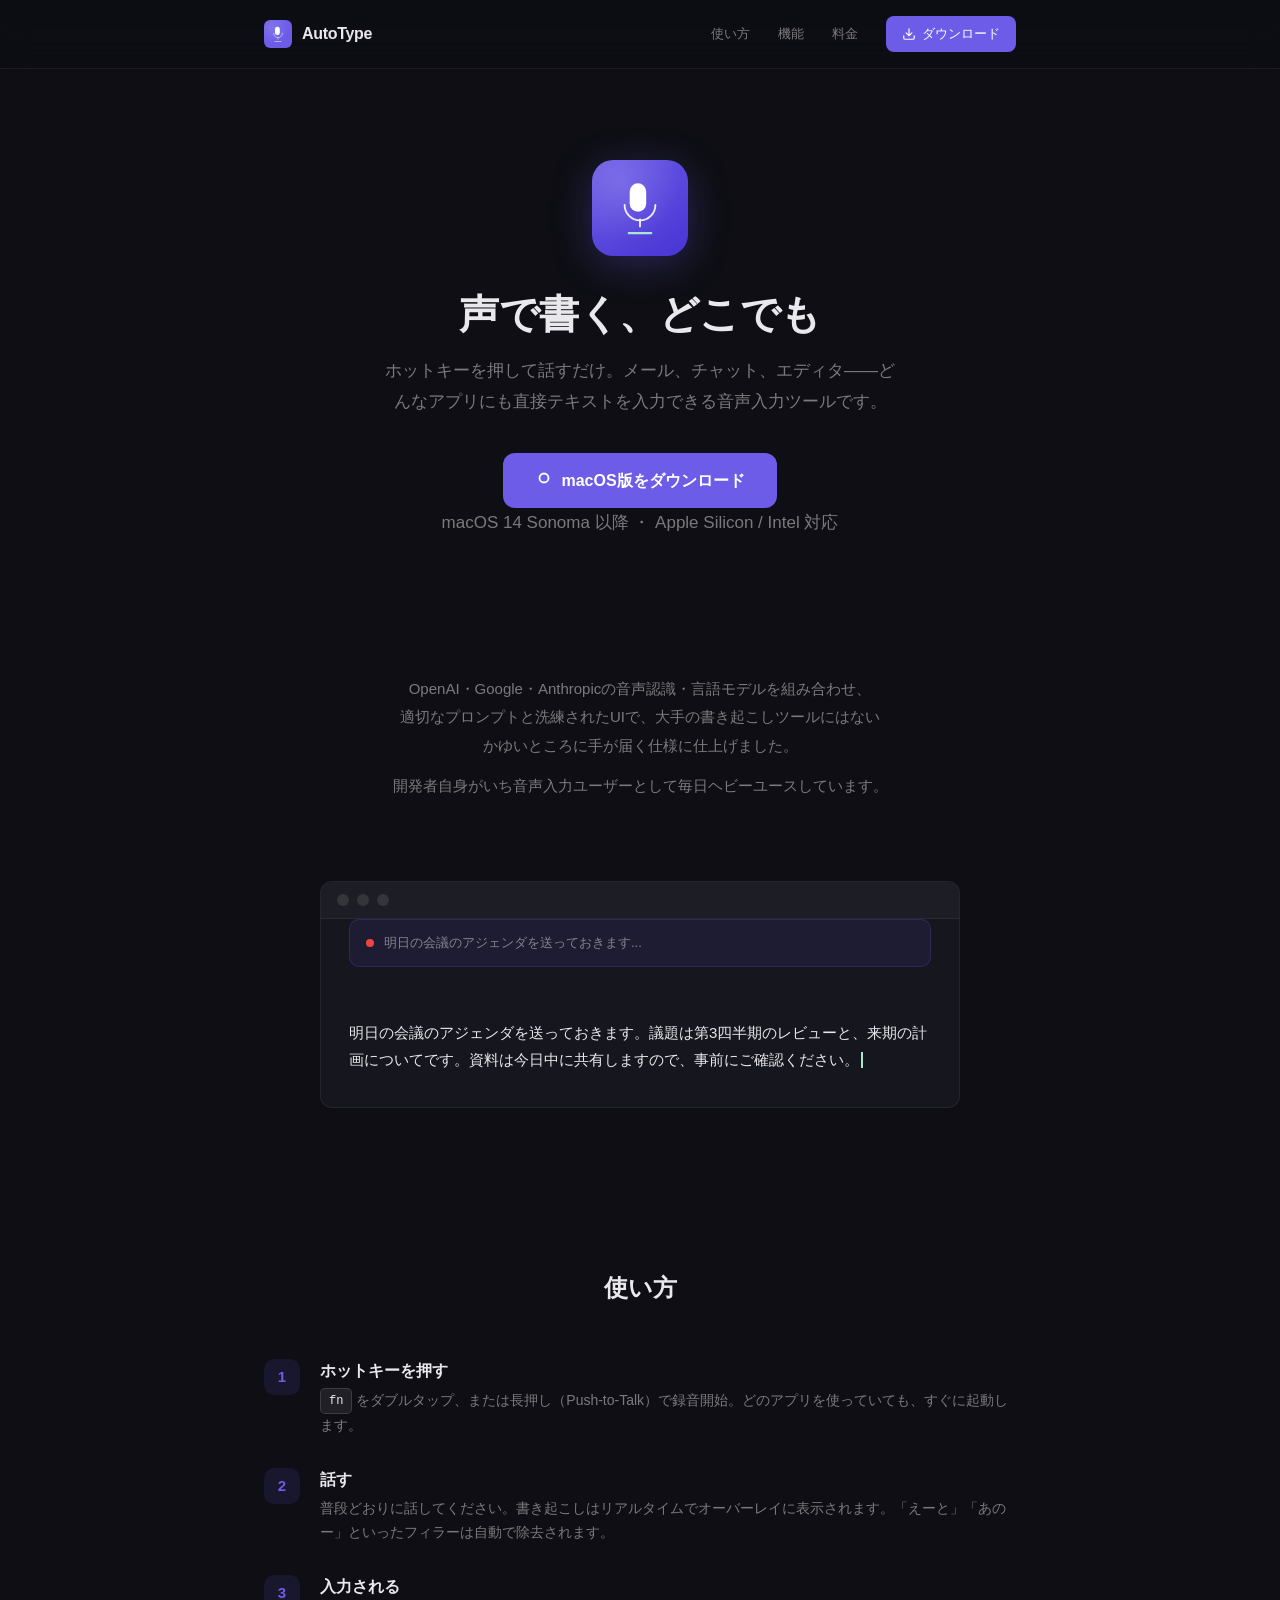
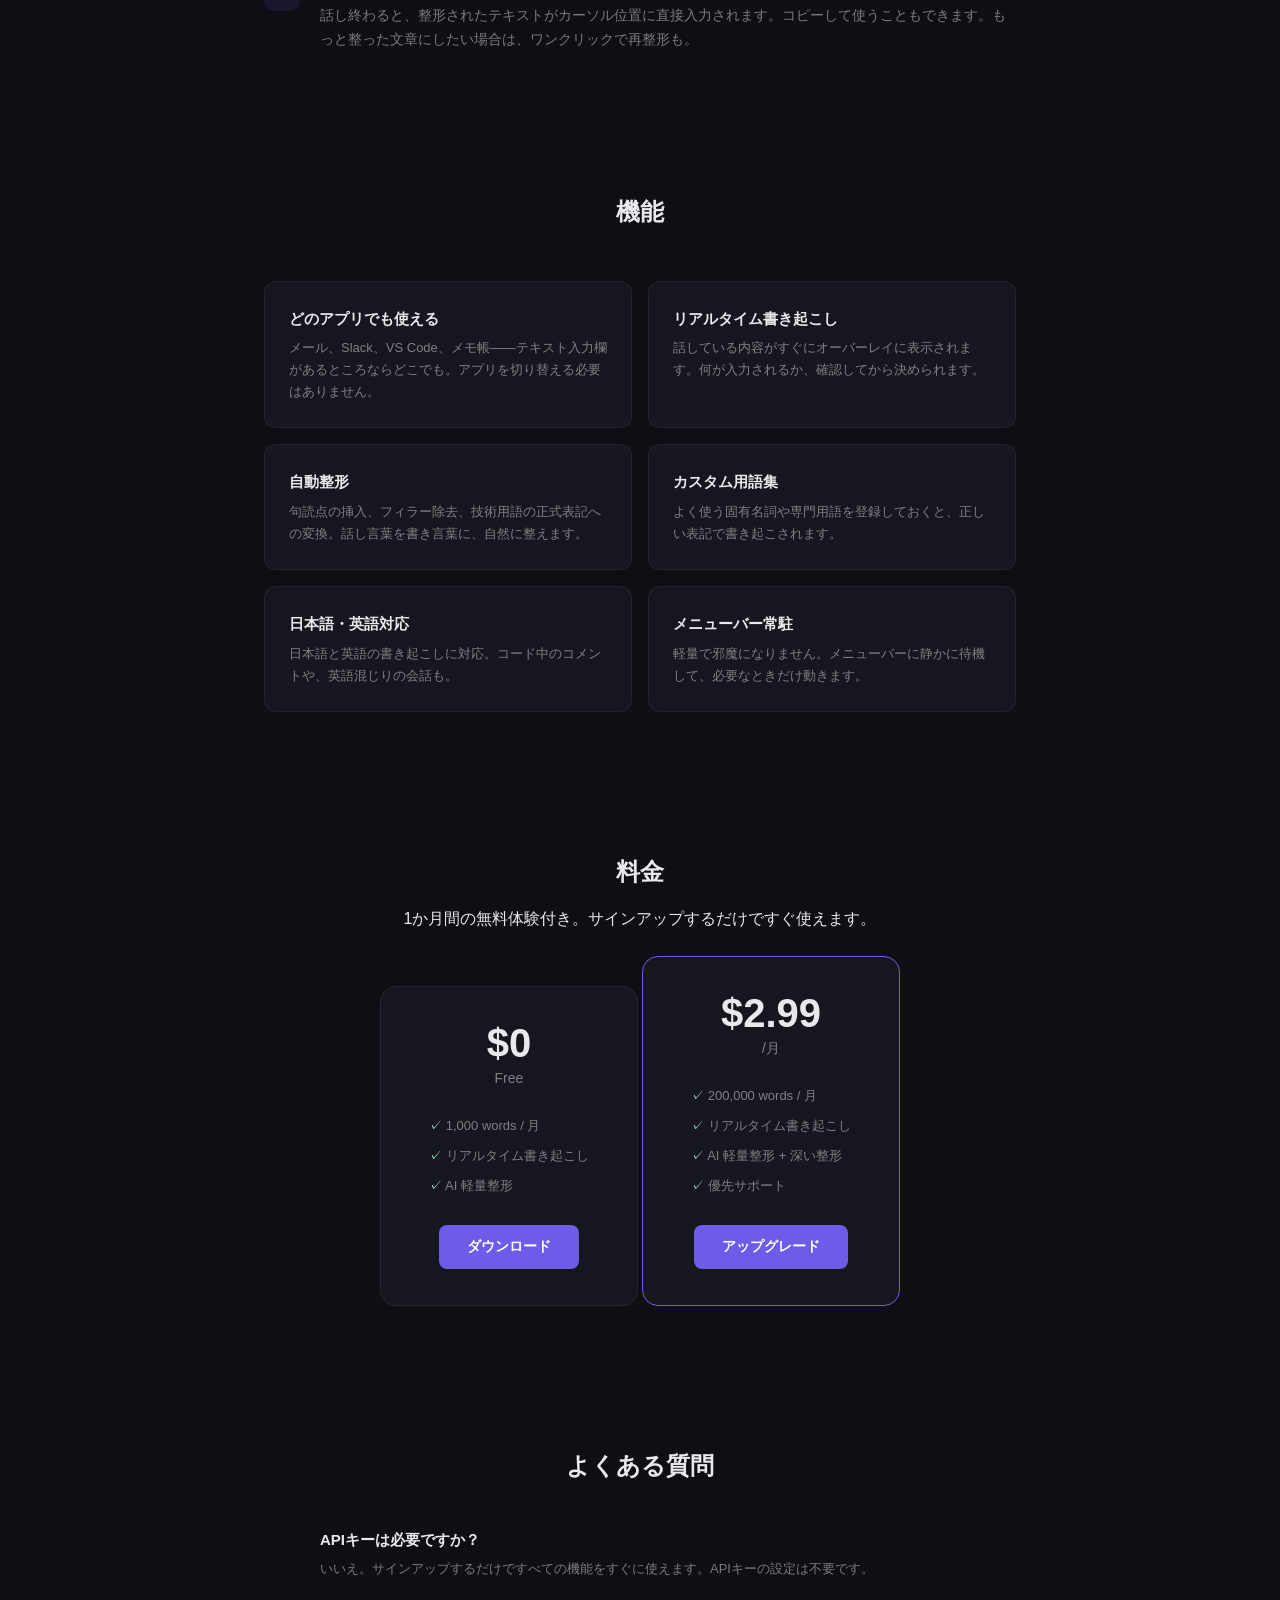
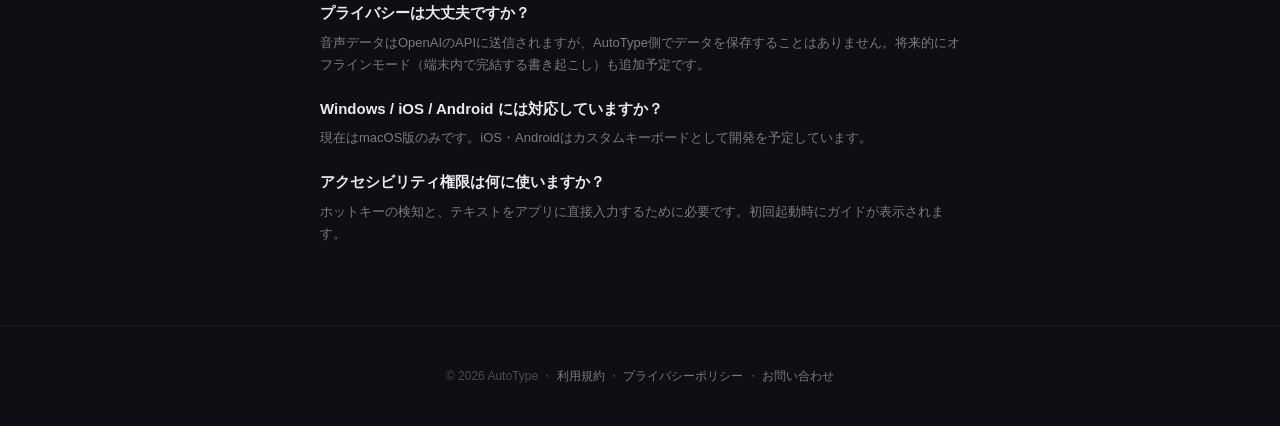
==== commit b7353c35: "update: AutoType料金をFree $0 + Pro $2.99/月に更新、FAQ修正 Co-Authored-By: Claude Opus 4.6 <noreply@anthropic" ====
--- a/autotype/index.html
+++ b/autotype/index.html
@@ -613,16 +613,27 @@
 <section class="pricing" id="pricing">
   <div class="container">
     <h2>料金</h2>
-    <p>現在ベータ版として無料で提供しています。</p>
+    <p>1か月間の無料体験付き。サインアップするだけですぐ使えます。</p>
     <div class="price-card">
-      <div class="price">¥0</div>
-      <div class="price-unit">ベータ期間中</div>
+      <div class="price">$0</div>
+      <div class="price-unit">Free</div>
       <ul>
-        <li>すべての機能が使える</li>
-        <li>OpenAI APIキーをご用意ください</li>
-        <li>ベータ終了後、有料プランに移行予定</li>
+        <li>1,000 words / 月</li>
+        <li>リアルタイム書き起こし</li>
+        <li>AI 軽量整形</li>
       </ul>
       <a href="#">ダウンロード</a>
+    </div>
+    <div class="price-card" style="border-color: var(--purple); margin-top: 1.5rem;">
+      <div class="price">$2.99</div>
+      <div class="price-unit">/月</div>
+      <ul>
+        <li>200,000 words / 月</li>
+        <li>リアルタイム書き起こし</li>
+        <li>AI 軽量整形 + 深い整形</li>
+        <li>優先サポート</li>
+      </ul>
+      <a href="#">アップグレード</a>
     </div>
   </div>
 </section>
@@ -634,7 +645,7 @@
     <div class="faq-list">
       <div class="faq-item">
         <h3>APIキーは必要ですか？</h3>
-        <p>はい。音声認識にOpenAI API、テキスト整形にGemini API、さらに詳細な整形にAnthropic APIを使用しています。各サービスのAPIキーを設定画面で入力してください。料金は各サービスに直接お支払いいただく形です。</p>
+        <p>いいえ。サインアップするだけですべての機能をすぐに使えます。APIキーの設定は不要です。</p>
       </div>
       <div class="faq-item">
         <h3>プライバシーは大丈夫ですか？</h3>
